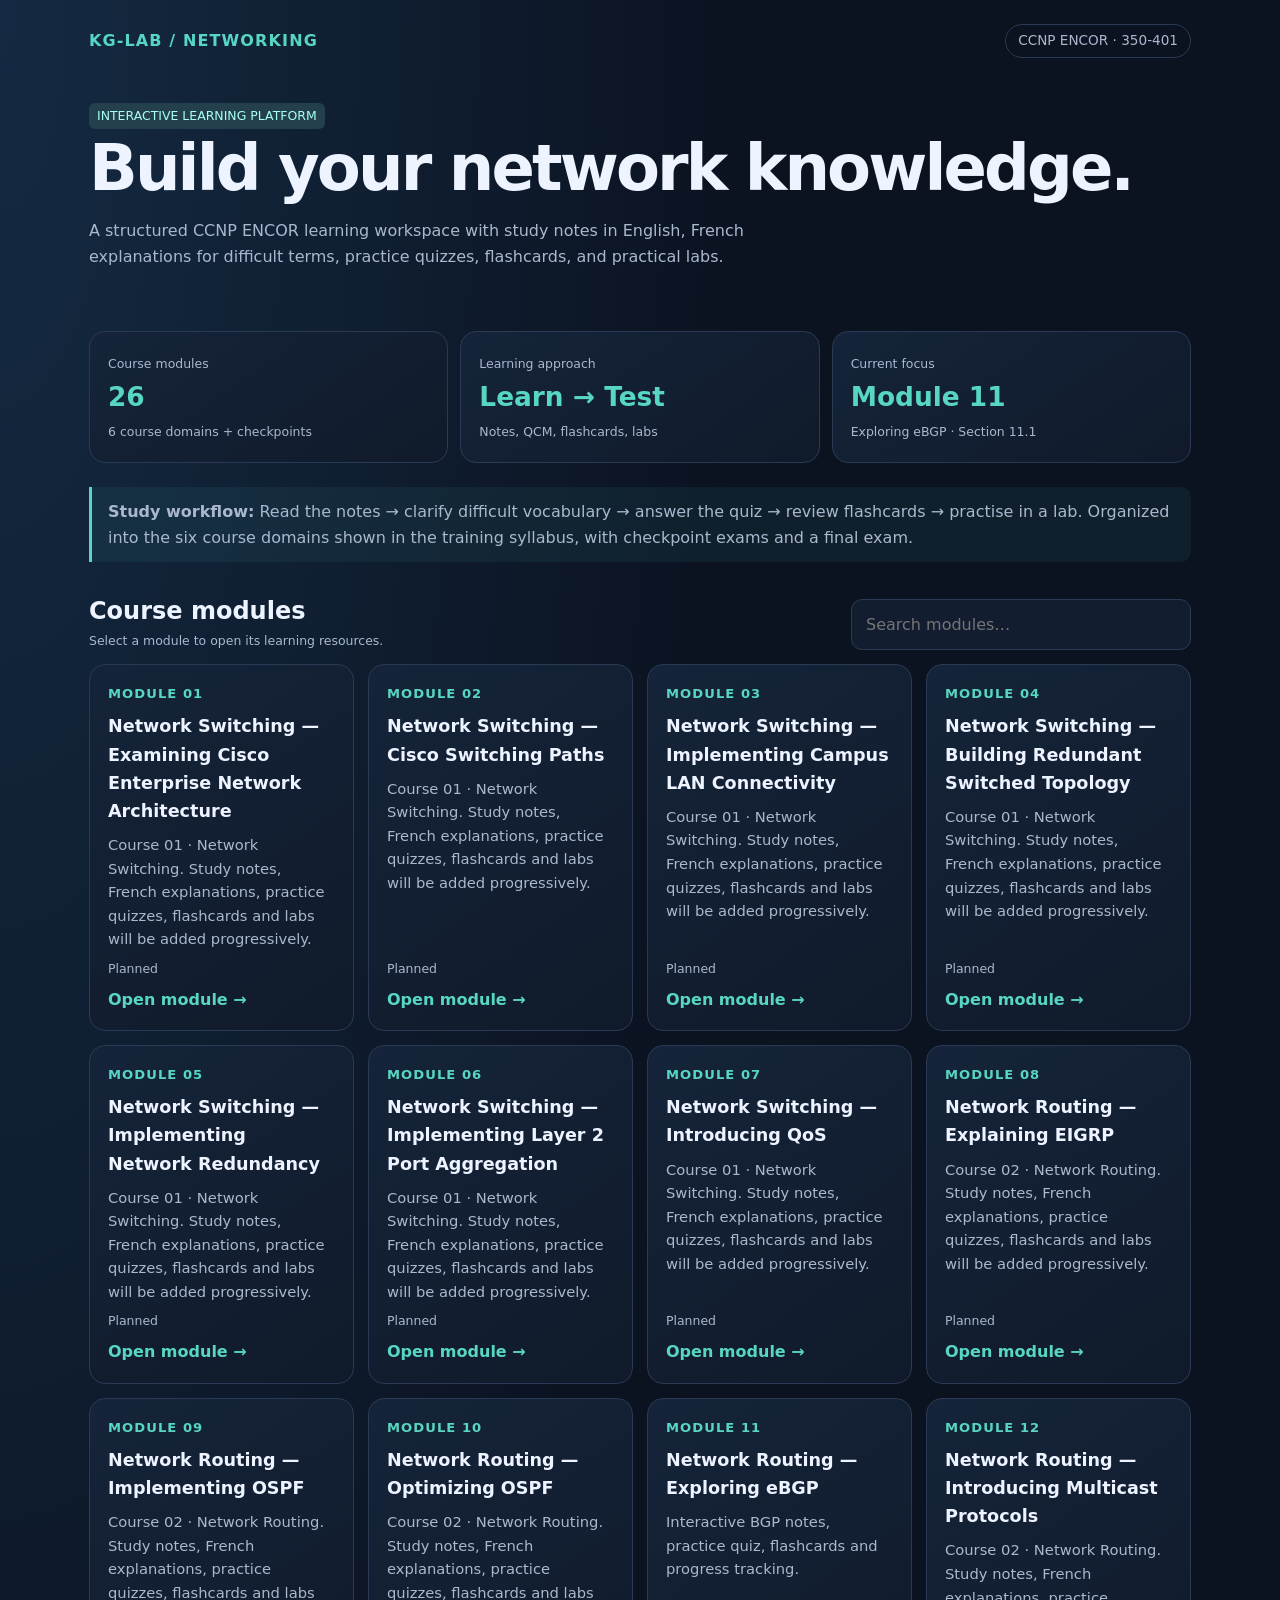
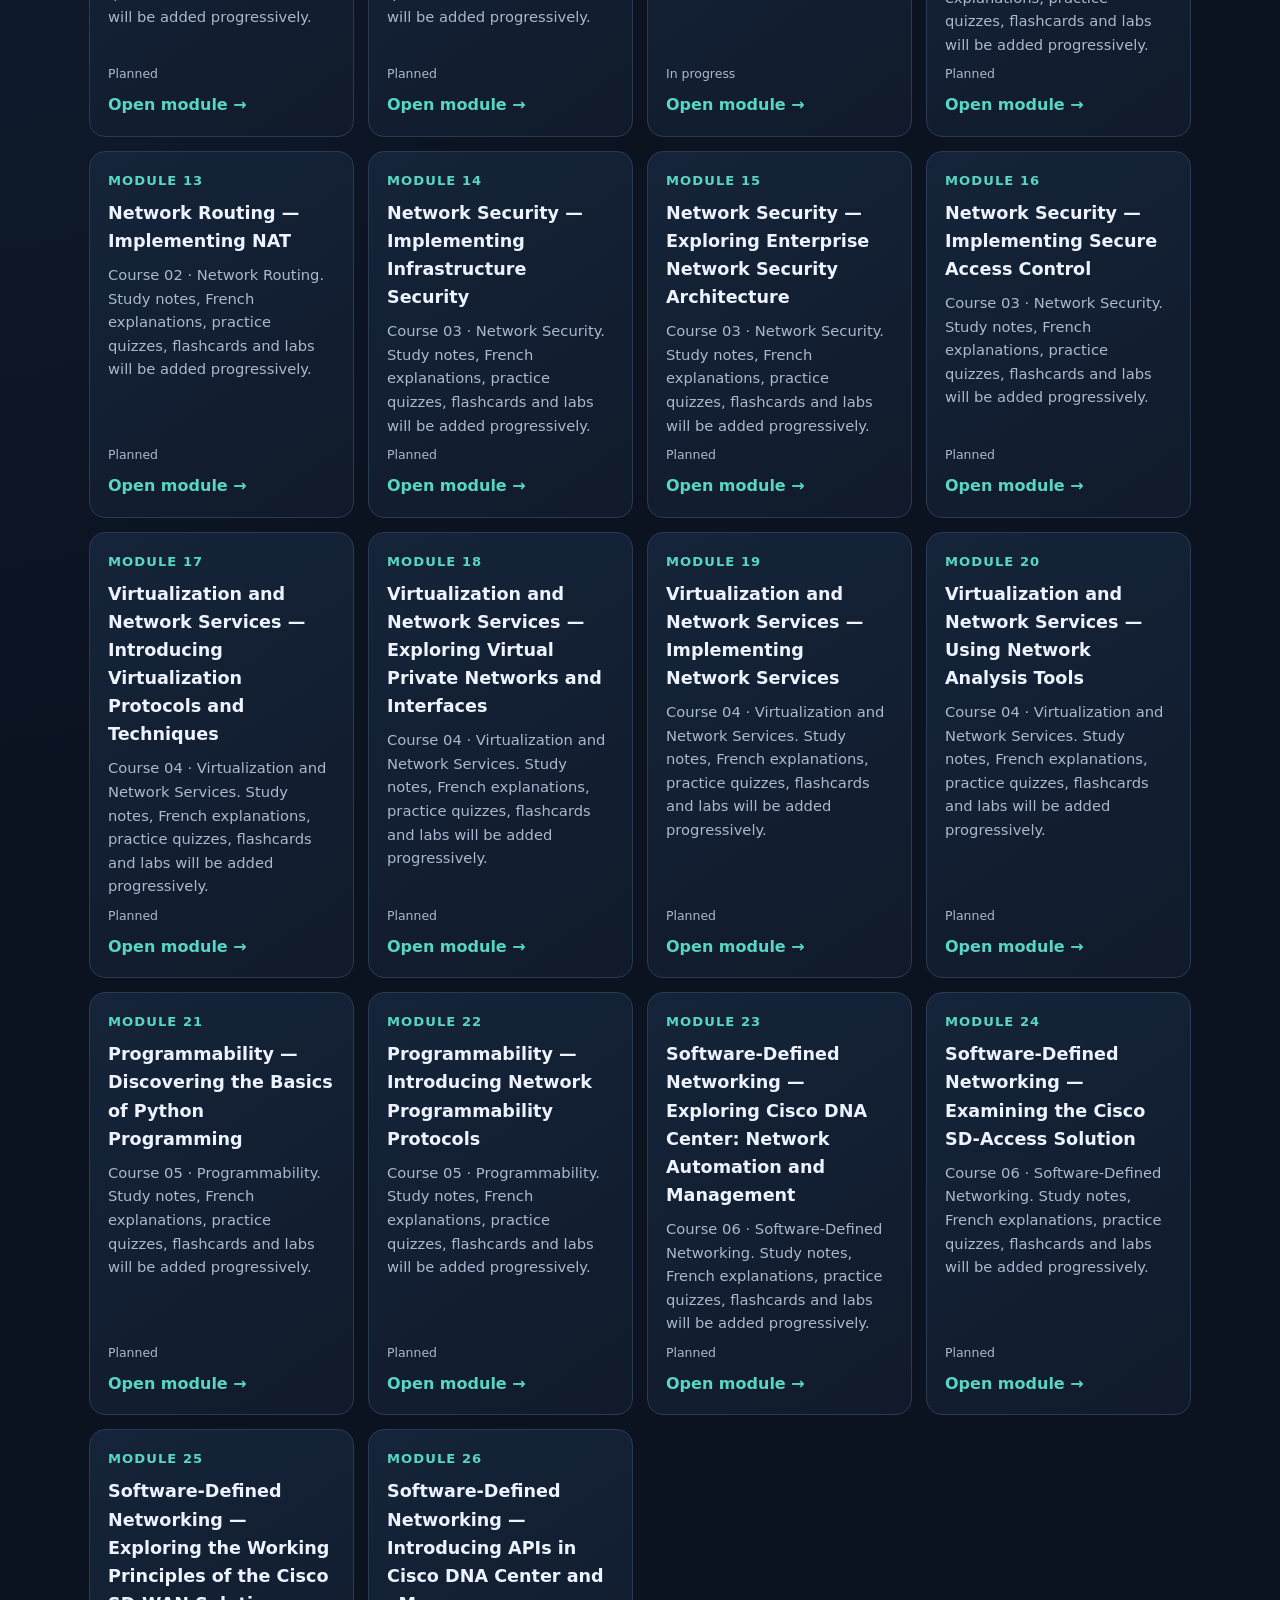
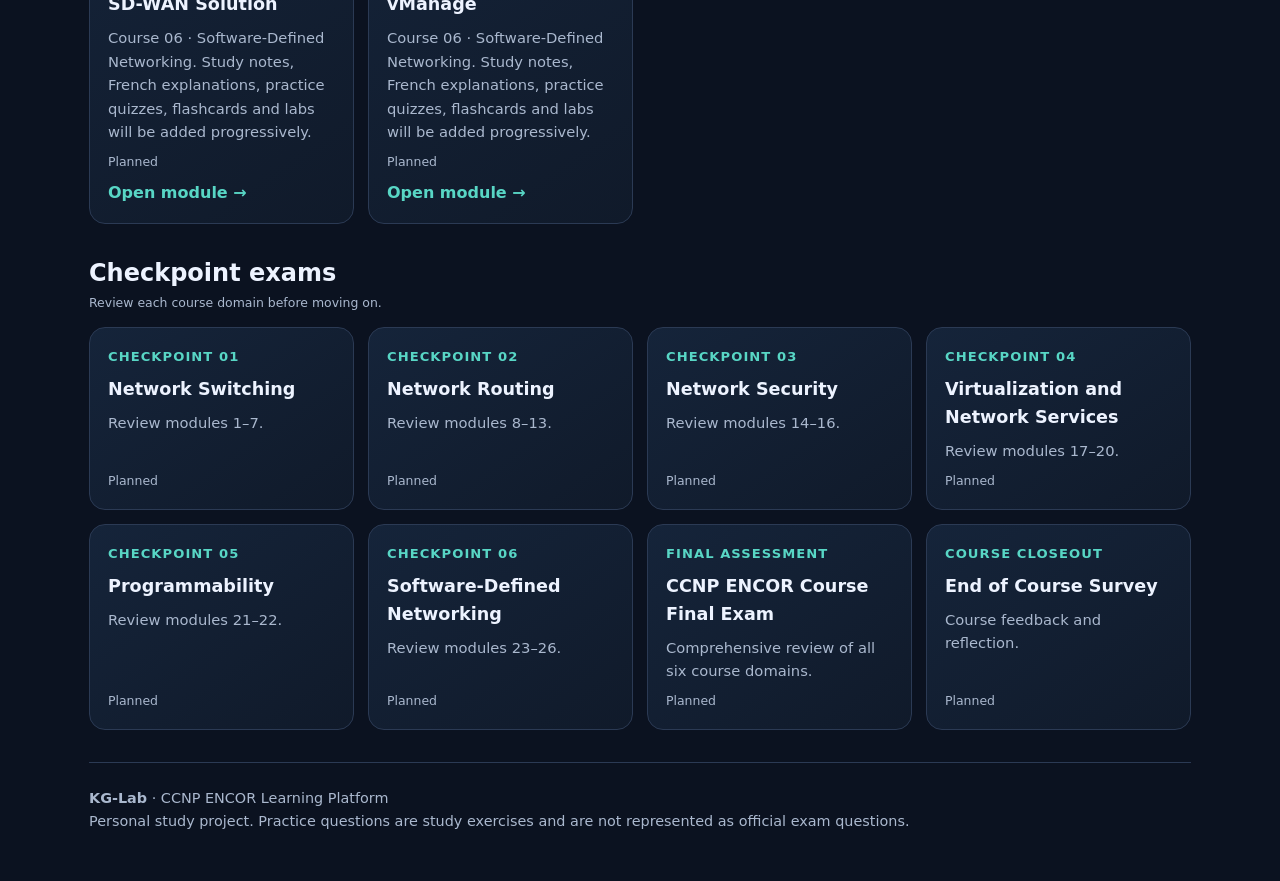
==== index.html @ 841ff9d7 "feat: add CCNP ENCOR learning dashboard and BGP module" ====
<!doctype html>
<html lang="en">
<head>
<meta charset="utf-8">
<meta name="viewport" content="width=device-width, initial-scale=1">
<meta name="description" content="KG-Lab CCNP ENCOR interactive learning platform">
<title>KG-Lab | CCNP ENCOR Learning</title>
<style>
:root{--bg:#0b1220;--panel:#121d30;--panel2:#18263d;--text:#edf3ff;--muted:#aab8ce;--accent:#58d6c5;--blue:#72a7ff;--line:#2b3a54}
*{box-sizing:border-box}body{margin:0;background:radial-gradient(ellipse at top left,#142a42 0,transparent 42%),var(--bg);color:var(--text);font:16px/1.6 system-ui,-apple-system,Segoe UI,Roboto,sans-serif}.wrap{max-width:1150px;margin:auto;padding:24px}a{color:var(--accent)}.top{display:flex;justify-content:space-between;gap:12px;align-items:center;flex-wrap:wrap}.brand{font-weight:850;letter-spacing:.07em;color:var(--accent)}.pill{border:1px solid var(--line);border-radius:999px;padding:5px 12px;color:var(--muted);font-size:.85rem}.hero{padding:44px 0 24px}.hero h1{font-size:clamp(2.3rem,6vw,4rem);line-height:1.05;letter-spacing:-.045em;margin:.4rem 0 1rem}.hero p{max-width:720px;color:var(--muted)}.tag{display:inline-block;font-size:.78rem;border-radius:6px;background:#23404c;color:#a8fff1;padding:3px 8px}.stats{display:grid;grid-template-columns:repeat(auto-fit,minmax(170px,1fr));gap:12px;margin:22px 0}.stat,.module{background:linear-gradient(145deg,#15243a,#101a2a);border:1px solid var(--line);border-radius:16px;padding:18px}.stat strong{font-size:1.65rem;color:var(--accent);display:block}.sectionhead{display:flex;justify-content:space-between;align-items:end;gap:12px;flex-wrap:wrap;margin:30px 0 14px}.sectionhead h2{margin:0}.search{width:min(100%,340px);padding:12px 14px;border-radius:11px;border:1px solid var(--line);background:var(--panel);color:var(--text);font:inherit}.modules{display:grid;grid-template-columns:repeat(auto-fit,minmax(240px,1fr));gap:14px}.module{display:flex;flex-direction:column;gap:8px;min-height:175px}.module .num{font-size:.82rem;color:var(--accent);font-weight:800;letter-spacing:.08em}.module h3{margin:0;font-size:1.1rem}.module p{margin:0;color:var(--muted);font-size:.92rem;flex:1}.module a{font-weight:750;text-decoration:none}.module a:hover{text-decoration:underline}.status{font-size:.78rem;color:var(--muted)}.callout{border-left:3px solid var(--accent);padding:12px 16px;background:#58d6c510;border-radius:0 10px 10px 0;color:var(--muted);margin:24px 0}footer{border-top:1px solid var(--line);padding:24px 0;margin-top:32px;color:var(--muted);font-size:.9rem}.empty{display:none;color:var(--muted);padding:20px}@media(max-width:600px){.wrap{padding:15px}.hero{padding-top:32px}}
</style>
</head>
<body><div class="wrap">
<header class="top"><div class="brand">KG-LAB / NETWORKING</div><div class="pill">CCNP ENCOR · 350-401</div></header>
<section class="hero"><span class="tag">INTERACTIVE LEARNING PLATFORM</span><h1>Build your network knowledge.</h1><p>A structured CCNP ENCOR learning workspace with study notes in English, French explanations for difficult terms, practice quizzes, flashcards, and practical labs.</p></section>
<div class="stats"><div class="stat"><span class="status">Course modules</span><strong>26</strong><span class="status">6 course domains + checkpoints</span></div><div class="stat"><span class="status">Learning approach</span><strong>Learn → Test</strong><span class="status">Notes, QCM, flashcards, labs</span></div><div class="stat"><span class="status">Current focus</span><strong>Module 11</strong><span class="status">Exploring eBGP · Section 11.1</span></div></div>
<div class="callout"><strong>Study workflow:</strong> Read the notes → clarify difficult vocabulary → answer the quiz → review flashcards → practise in a lab. Organized into the six course domains shown in the training syllabus, with checkpoint exams and a final exam.</div>
<div class="sectionhead"><div><h2>Course modules</h2><div class="status">Select a module to open its learning resources.</div></div><input id="search" class="search" type="search" placeholder="Search modules…" aria-label="Search modules"></div>
<div id="modules" class="modules"></div><div id="empty" class="empty">No modules match your search.</div>
<div class="sectionhead"><div><h2>Checkpoint exams</h2><div class="status">Review each course domain before moving on.</div></div></div>
<div class="modules">
<article class="module"><div class="num">CHECKPOINT 01</div><h3>Network Switching</h3><p>Review modules 1–7.</p><div class="status">Planned</div></article>
<article class="module"><div class="num">CHECKPOINT 02</div><h3>Network Routing</h3><p>Review modules 8–13.</p><div class="status">Planned</div></article>
<article class="module"><div class="num">CHECKPOINT 03</div><h3>Network Security</h3><p>Review modules 14–16.</p><div class="status">Planned</div></article>
<article class="module"><div class="num">CHECKPOINT 04</div><h3>Virtualization and Network Services</h3><p>Review modules 17–20.</p><div class="status">Planned</div></article>
<article class="module"><div class="num">CHECKPOINT 05</div><h3>Programmability</h3><p>Review modules 21–22.</p><div class="status">Planned</div></article>
<article class="module"><div class="num">CHECKPOINT 06</div><h3>Software-Defined Networking</h3><p>Review modules 23–26.</p><div class="status">Planned</div></article>
<article class="module"><div class="num">FINAL ASSESSMENT</div><h3>CCNP ENCOR Course Final Exam</h3><p>Comprehensive review of all six course domains.</p><div class="status">Planned</div></article>
<article class="module"><div class="num">COURSE CLOSEOUT</div><h3>End of Course Survey</h3><p>Course feedback and reflection.</p><div class="status">Planned</div></article>
</div>
<footer><strong>KG-Lab</strong> · CCNP ENCOR Learning Platform<br>Personal study project. Practice questions are study exercises and are not represented as official exam questions.</footer>
</div>
<script>
const modules = [
{n:1,title:'Network Switching — Examining Cisco Enterprise Network Architecture',desc:'Course 01 · Network Switching. Study notes, French explanations, practice quizzes, flashcards and labs will be added progressively.',href:"./modules/module-01/",status:'Planned'},
{n:2,title:'Network Switching — Cisco Switching Paths',desc:'Course 01 · Network Switching. Study notes, French explanations, practice quizzes, flashcards and labs will be added progressively.',href:"./modules/module-02/",status:'Planned'},
{n:3,title:'Network Switching — Implementing Campus LAN Connectivity',desc:'Course 01 · Network Switching. Study notes, French explanations, practice quizzes, flashcards and labs will be added progressively.',href:"./modules/module-03/",status:'Planned'},
{n:4,title:'Network Switching — Building Redundant Switched Topology',desc:'Course 01 · Network Switching. Study notes, French explanations, practice quizzes, flashcards and labs will be added progressively.',href:"./modules/module-04/",status:'Planned'},
{n:5,title:'Network Switching — Implementing Network Redundancy',desc:'Course 01 · Network Switching. Study notes, French explanations, practice quizzes, flashcards and labs will be added progressively.',href:"./modules/module-05/",status:'Planned'},
{n:6,title:'Network Switching — Implementing Layer 2 Port Aggregation',desc:'Course 01 · Network Switching. Study notes, French explanations, practice quizzes, flashcards and labs will be added progressively.',href:"./modules/module-06/",status:'Planned'},
{n:7,title:'Network Switching — Introducing QoS',desc:'Course 01 · Network Switching. Study notes, French explanations, practice quizzes, flashcards and labs will be added progressively.',href:"./modules/module-07/",status:'Planned'},
{n:8,title:'Network Routing — Explaining EIGRP',desc:'Course 02 · Network Routing. Study notes, French explanations, practice quizzes, flashcards and labs will be added progressively.',href:"./modules/module-08/",status:'Planned'},
{n:9,title:'Network Routing — Implementing OSPF',desc:'Course 02 · Network Routing. Study notes, French explanations, practice quizzes, flashcards and labs will be added progressively.',href:"./modules/module-09/",status:'Planned'},
{n:10,title:'Network Routing — Optimizing OSPF',desc:'Course 02 · Network Routing. Study notes, French explanations, practice quizzes, flashcards and labs will be added progressively.',href:"./modules/module-10/",status:'Planned'},
{n:11,title:'Network Routing — Exploring eBGP',desc:'Interactive BGP notes, practice quiz, flashcards and progress tracking.',href:"./modules/module-11/index.html",status:'In progress'},
{n:12,title:'Network Routing — Introducing Multicast Protocols',desc:'Course 02 · Network Routing. Study notes, French explanations, practice quizzes, flashcards and labs will be added progressively.',href:"./modules/module-12/",status:'Planned'},
{n:13,title:'Network Routing — Implementing NAT',desc:'Course 02 · Network Routing. Study notes, French explanations, practice quizzes, flashcards and labs will be added progressively.',href:"./modules/module-13/",status:'Planned'},
{n:14,title:'Network Security — Implementing Infrastructure Security',desc:'Course 03 · Network Security. Study notes, French explanations, practice quizzes, flashcards and labs will be added progressively.',href:"./modules/module-14/",status:'Planned'},
{n:15,title:'Network Security — Exploring Enterprise Network Security Architecture',desc:'Course 03 · Network Security. Study notes, French explanations, practice quizzes, flashcards and labs will be added progressively.',href:"./modules/module-15/",status:'Planned'},
{n:16,title:'Network Security — Implementing Secure Access Control',desc:'Course 03 · Network Security. Study notes, French explanations, practice quizzes, flashcards and labs will be added progressively.',href:"./modules/module-16/",status:'Planned'},
{n:17,title:'Virtualization and Network Services — Introducing Virtualization Protocols and Techniques',desc:'Course 04 · Virtualization and Network Services. Study notes, French explanations, practice quizzes, flashcards and labs will be added progressively.',href:"./modules/module-17/",status:'Planned'},
{n:18,title:'Virtualization and Network Services — Exploring Virtual Private Networks and Interfaces',desc:'Course 04 · Virtualization and Network Services. Study notes, French explanations, practice quizzes, flashcards and labs will be added progressively.',href:"./modules/module-18/",status:'Planned'},
{n:19,title:'Virtualization and Network Services — Implementing Network Services',desc:'Course 04 · Virtualization and Network Services. Study notes, French explanations, practice quizzes, flashcards and labs will be added progressively.',href:"./modules/module-19/",status:'Planned'},
{n:20,title:'Virtualization and Network Services — Using Network Analysis Tools',desc:'Course 04 · Virtualization and Network Services. Study notes, French explanations, practice quizzes, flashcards and labs will be added progressively.',href:"./modules/module-20/",status:'Planned'},
{n:21,title:'Programmability — Discovering the Basics of Python Programming',desc:'Course 05 · Programmability. Study notes, French explanations, practice quizzes, flashcards and labs will be added progressively.',href:"./modules/module-21/",status:'Planned'},
{n:22,title:'Programmability — Introducing Network Programmability Protocols',desc:'Course 05 · Programmability. Study notes, French explanations, practice quizzes, flashcards and labs will be added progressively.',href:"./modules/module-22/",status:'Planned'},
{n:23,title:'Software-Defined Networking — Exploring Cisco DNA Center: Network Automation and Management',desc:'Course 06 · Software-Defined Networking. Study notes, French explanations, practice quizzes, flashcards and labs will be added progressively.',href:"./modules/module-23/",status:'Planned'},
{n:24,title:'Software-Defined Networking — Examining the Cisco SD-Access Solution',desc:'Course 06 · Software-Defined Networking. Study notes, French explanations, practice quizzes, flashcards and labs will be added progressively.',href:"./modules/module-24/",status:'Planned'},
{n:25,title:'Software-Defined Networking — Exploring the Working Principles of the Cisco SD-WAN Solution',desc:'Course 06 · Software-Defined Networking. Study notes, French explanations, practice quizzes, flashcards and labs will be added progressively.',href:"./modules/module-25/",status:'Planned'},
{n:26,title:'Software-Defined Networking — Introducing APIs in Cisco DNA Center and vManage',desc:'Course 06 · Software-Defined Networking. Study notes, French explanations, practice quizzes, flashcards and labs will be added progressively.',href:"./modules/module-26/",status:'Planned'},
];
const root=document.getElementById('modules'), search=document.getElementById('search'), empty=document.getElementById('empty');
function render(){const term=search.value.toLowerCase().trim();const filtered=modules.filter(m=>(m.title+' '+m.desc+' '+m.n).toLowerCase().includes(term));root.innerHTML='';filtered.forEach(m=>{const el=document.createElement('article');el.className='module';const num=document.createElement('div');num.className='num';num.textContent='MODULE '+String(m.n).padStart(2,'0');const h=document.createElement('h3');h.textContent=m.title;const p=document.createElement('p');p.textContent=m.desc;const status=document.createElement('div');status.className='status';status.textContent=m.status;const a=document.createElement('a');a.href=m.href;a.textContent='Open module →';el.append(num,h,p,status,a);root.appendChild(el)});empty.style.display=filtered.length?'none':'block'}
search.addEventListener('input',render);render();
</script></body></html>
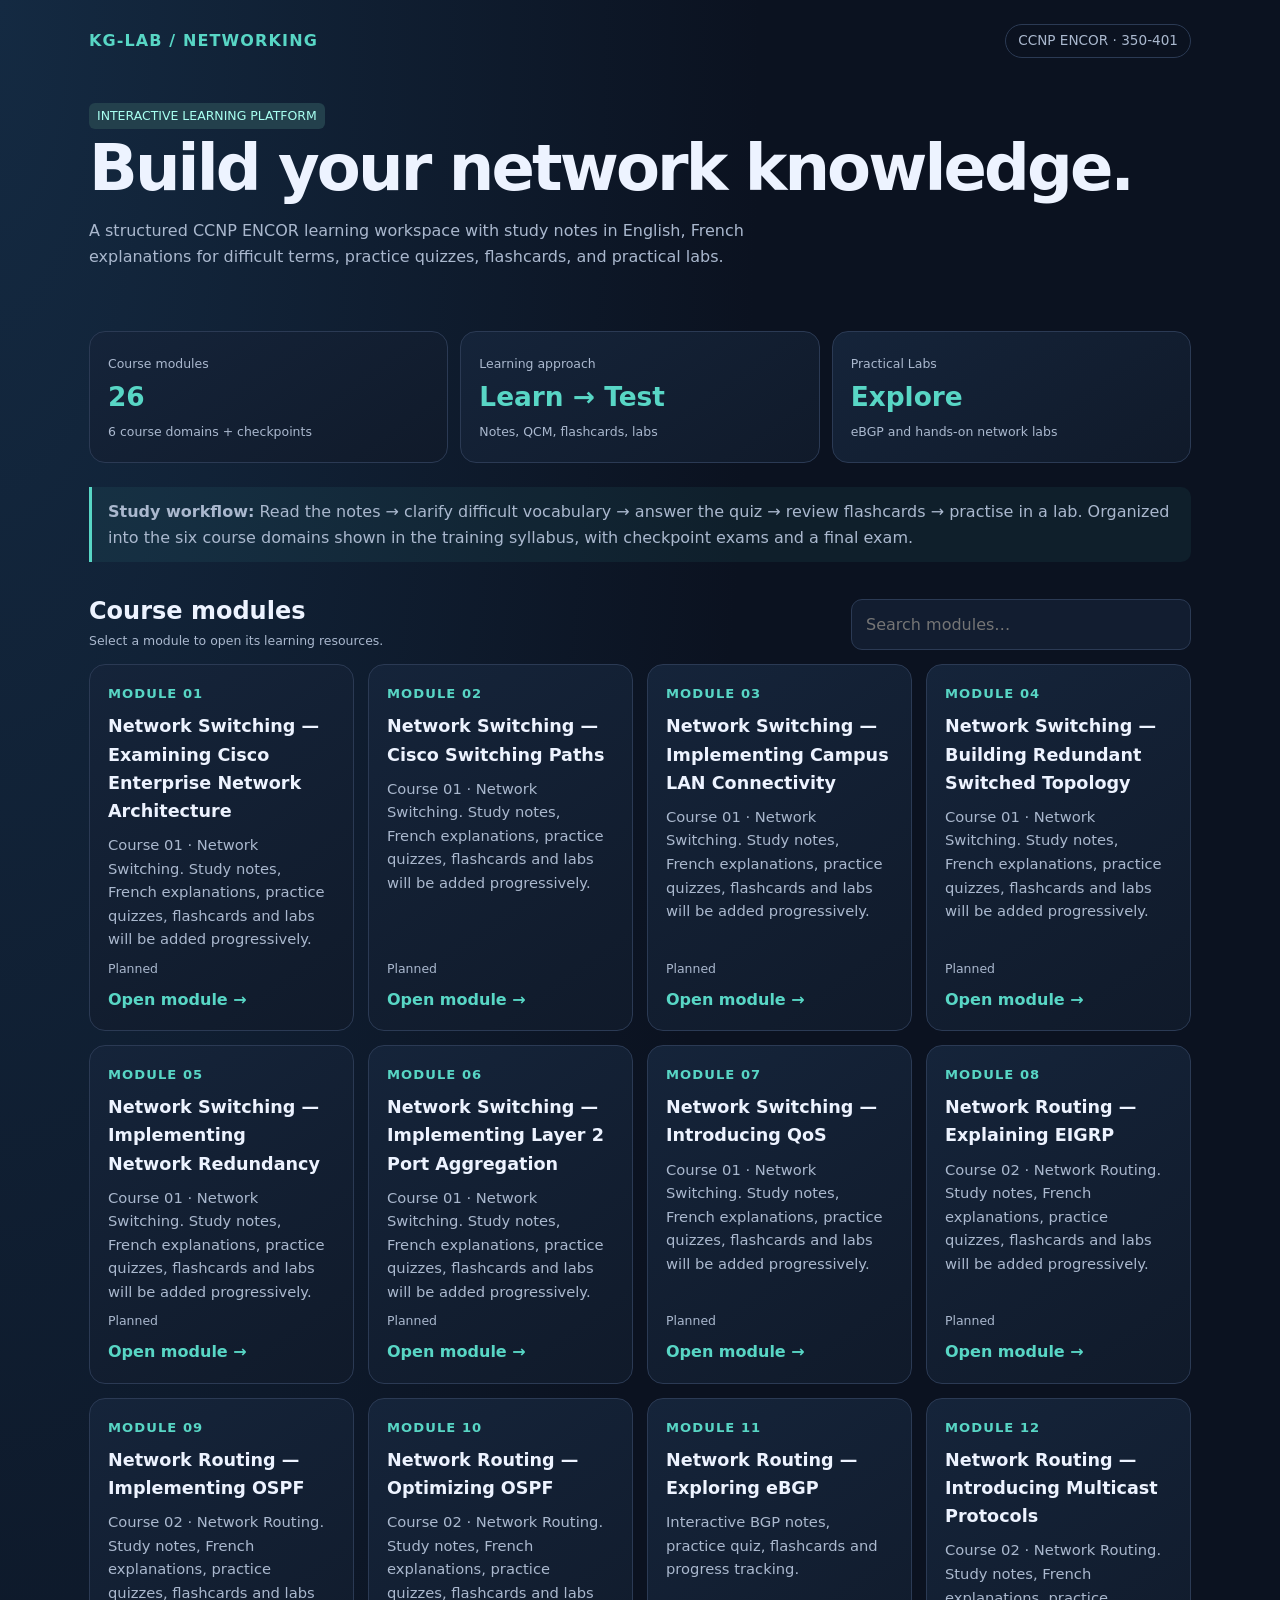
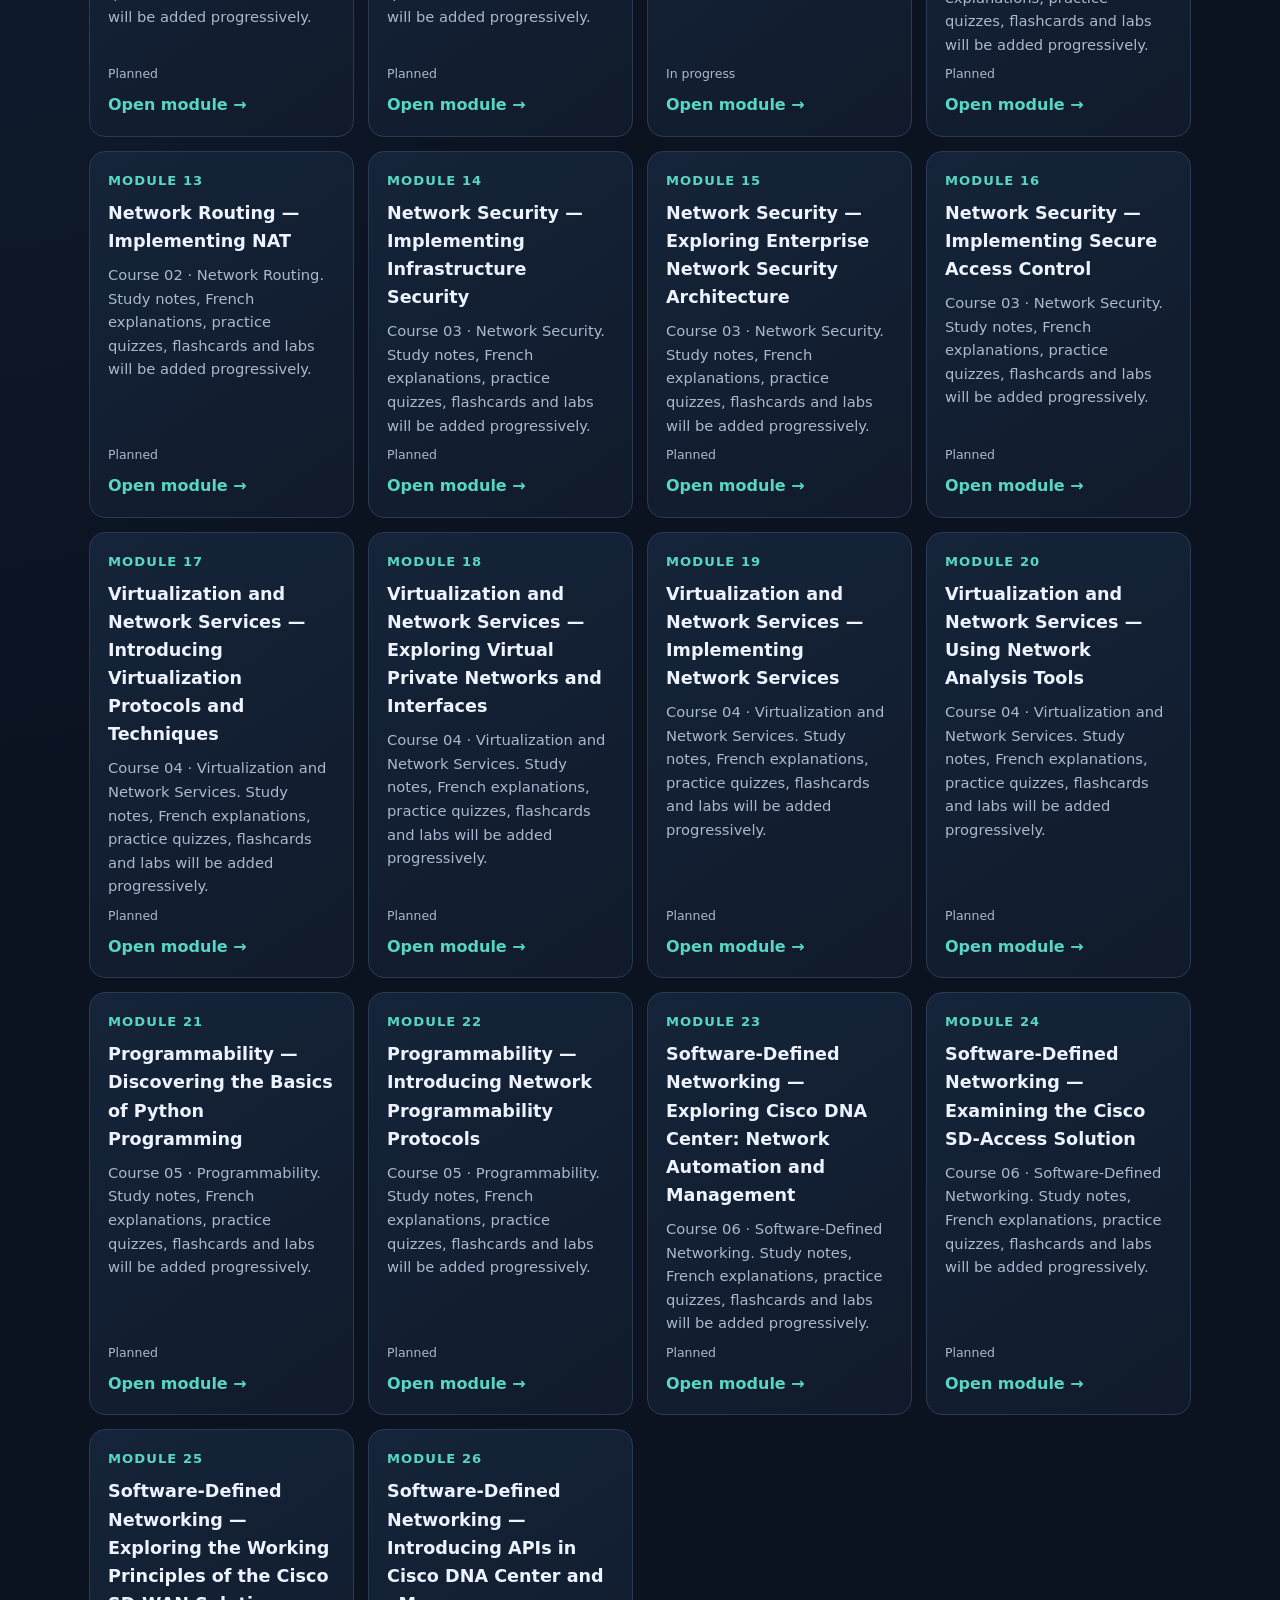
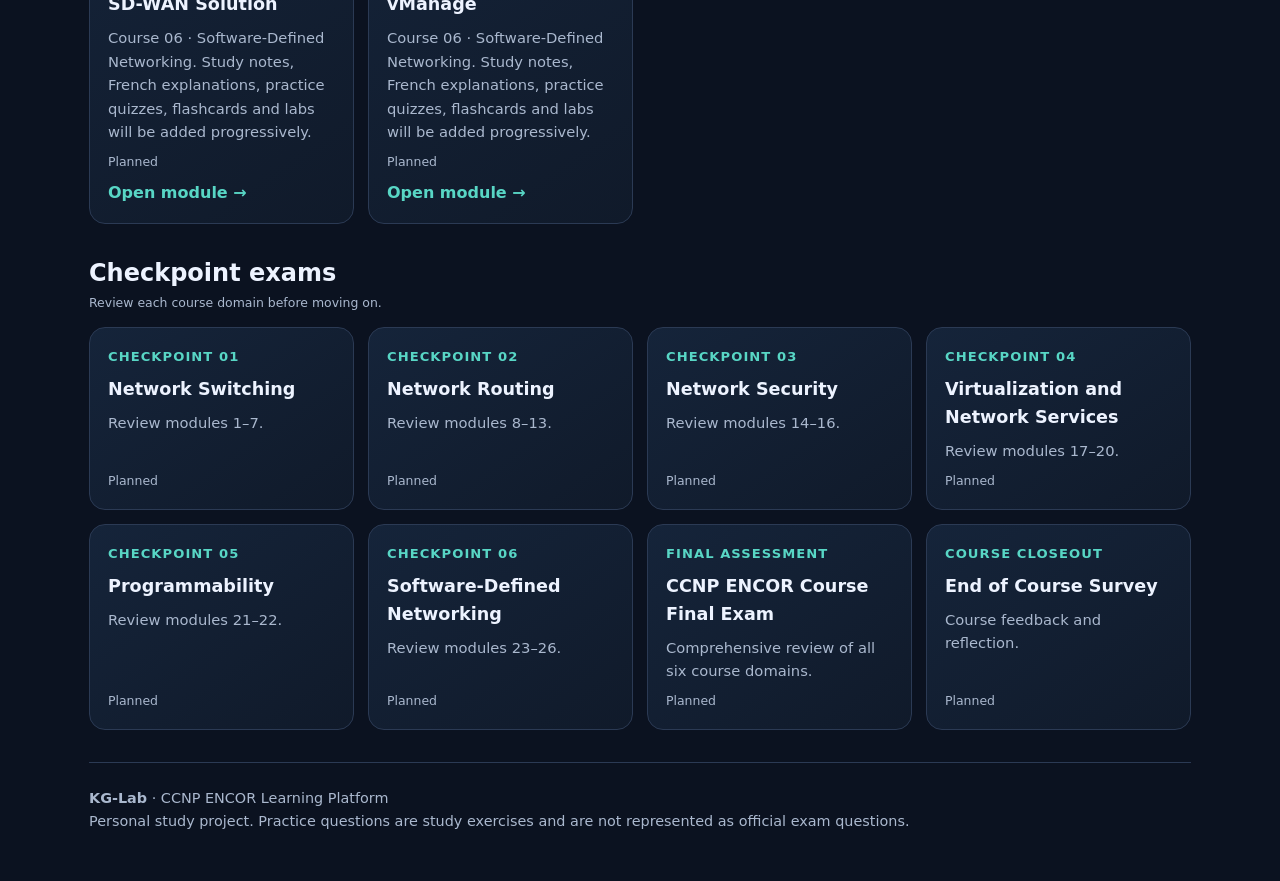
==== commit 16006ca6: "Add practical labs and eBGP lab guide" ====
--- a/index.html
+++ b/index.html
@@ -7,13 +7,13 @@
 <title>KG-Lab | CCNP ENCOR Learning</title>
 <style>
 :root{--bg:#0b1220;--panel:#121d30;--panel2:#18263d;--text:#edf3ff;--muted:#aab8ce;--accent:#58d6c5;--blue:#72a7ff;--line:#2b3a54}
-*{box-sizing:border-box}body{margin:0;background:radial-gradient(ellipse at top left,#142a42 0,transparent 42%),var(--bg);color:var(--text);font:16px/1.6 system-ui,-apple-system,Segoe UI,Roboto,sans-serif}.wrap{max-width:1150px;margin:auto;padding:24px}a{color:var(--accent)}.top{display:flex;justify-content:space-between;gap:12px;align-items:center;flex-wrap:wrap}.brand{font-weight:850;letter-spacing:.07em;color:var(--accent)}.pill{border:1px solid var(--line);border-radius:999px;padding:5px 12px;color:var(--muted);font-size:.85rem}.hero{padding:44px 0 24px}.hero h1{font-size:clamp(2.3rem,6vw,4rem);line-height:1.05;letter-spacing:-.045em;margin:.4rem 0 1rem}.hero p{max-width:720px;color:var(--muted)}.tag{display:inline-block;font-size:.78rem;border-radius:6px;background:#23404c;color:#a8fff1;padding:3px 8px}.stats{display:grid;grid-template-columns:repeat(auto-fit,minmax(170px,1fr));gap:12px;margin:22px 0}.stat,.module{background:linear-gradient(145deg,#15243a,#101a2a);border:1px solid var(--line);border-radius:16px;padding:18px}.stat strong{font-size:1.65rem;color:var(--accent);display:block}.sectionhead{display:flex;justify-content:space-between;align-items:end;gap:12px;flex-wrap:wrap;margin:30px 0 14px}.sectionhead h2{margin:0}.search{width:min(100%,340px);padding:12px 14px;border-radius:11px;border:1px solid var(--line);background:var(--panel);color:var(--text);font:inherit}.modules{display:grid;grid-template-columns:repeat(auto-fit,minmax(240px,1fr));gap:14px}.module{display:flex;flex-direction:column;gap:8px;min-height:175px}.module .num{font-size:.82rem;color:var(--accent);font-weight:800;letter-spacing:.08em}.module h3{margin:0;font-size:1.1rem}.module p{margin:0;color:var(--muted);font-size:.92rem;flex:1}.module a{font-weight:750;text-decoration:none}.module a:hover{text-decoration:underline}.status{font-size:.78rem;color:var(--muted)}.callout{border-left:3px solid var(--accent);padding:12px 16px;background:#58d6c510;border-radius:0 10px 10px 0;color:var(--muted);margin:24px 0}footer{border-top:1px solid var(--line);padding:24px 0;margin-top:32px;color:var(--muted);font-size:.9rem}.empty{display:none;color:var(--muted);padding:20px}@media(max-width:600px){.wrap{padding:15px}.hero{padding-top:32px}}
+*{box-sizing:border-box}body{margin:0;background:radial-gradient(ellipse at top left,#142a42 0,transparent 42%),var(--bg);color:var(--text);font:16px/1.6 system-ui,-apple-system,Segoe UI,Roboto,sans-serif}.wrap{max-width:1150px;margin:auto;padding:24px}a{color:var(--accent)}.top{display:flex;justify-content:space-between;gap:12px;align-items:center;flex-wrap:wrap}.brand{font-weight:850;letter-spacing:.07em;color:var(--accent)}.pill{border:1px solid var(--line);border-radius:999px;padding:5px 12px;color:var(--muted);font-size:.85rem}.hero{padding:44px 0 24px}.hero h1{font-size:clamp(2.3rem,6vw,4rem);line-height:1.05;letter-spacing:-.045em;margin:.4rem 0 1rem}.hero p{max-width:720px;color:var(--muted)}.tag{display:inline-block;font-size:.78rem;border-radius:6px;background:#23404c;color:#a8fff1;padding:3px 8px}.stats{display:grid;grid-template-columns:repeat(auto-fit,minmax(170px,1fr));gap:12px;margin:22px 0}.stat,.module{background:linear-gradient(145deg,#15243a,#101a2a);border:1px solid var(--line);border-radius:16px;padding:18px}.stat-link{display:block;color:inherit;text-decoration:none;transition:border-color .2s,transform .2s}.stat-link:hover{border-color:var(--accent);transform:translateY(-2px)}.stat-link:focus-visible{outline:2px solid var(--accent);outline-offset:3px}.stat strong{font-size:1.65rem;color:var(--accent);display:block}.sectionhead{display:flex;justify-content:space-between;align-items:end;gap:12px;flex-wrap:wrap;margin:30px 0 14px}.sectionhead h2{margin:0}.search{width:min(100%,340px);padding:12px 14px;border-radius:11px;border:1px solid var(--line);background:var(--panel);color:var(--text);font:inherit}.modules{display:grid;grid-template-columns:repeat(auto-fit,minmax(240px,1fr));gap:14px}.module{display:flex;flex-direction:column;gap:8px;min-height:175px}.module .num{font-size:.82rem;color:var(--accent);font-weight:800;letter-spacing:.08em}.module h3{margin:0;font-size:1.1rem}.module p{margin:0;color:var(--muted);font-size:.92rem;flex:1}.module a{font-weight:750;text-decoration:none}.module a:hover{text-decoration:underline}.status{font-size:.78rem;color:var(--muted)}.callout{border-left:3px solid var(--accent);padding:12px 16px;background:#58d6c510;border-radius:0 10px 10px 0;color:var(--muted);margin:24px 0}footer{border-top:1px solid var(--line);padding:24px 0;margin-top:32px;color:var(--muted);font-size:.9rem}.empty{display:none;color:var(--muted);padding:20px}@media(max-width:600px){.wrap{padding:15px}.hero{padding-top:32px}}
 </style>
 </head>
 <body><div class="wrap">
 <header class="top"><div class="brand">KG-LAB / NETWORKING</div><div class="pill">CCNP ENCOR · 350-401</div></header>
 <section class="hero"><span class="tag">INTERACTIVE LEARNING PLATFORM</span><h1>Build your network knowledge.</h1><p>A structured CCNP ENCOR learning workspace with study notes in English, French explanations for difficult terms, practice quizzes, flashcards, and practical labs.</p></section>
-<div class="stats"><div class="stat"><span class="status">Course modules</span><strong>26</strong><span class="status">6 course domains + checkpoints</span></div><div class="stat"><span class="status">Learning approach</span><strong>Learn → Test</strong><span class="status">Notes, QCM, flashcards, labs</span></div><div class="stat"><span class="status">Current focus</span><strong>Module 11</strong><span class="status">Exploring eBGP · Section 11.1</span></div></div>
+<div class="stats"><div class="stat"><span class="status">Course modules</span><strong>26</strong><span class="status">6 course domains + checkpoints</span></div><div class="stat"><span class="status">Learning approach</span><strong>Learn → Test</strong><span class="status">Notes, QCM, flashcards, labs</span></div><a class="stat stat-link" href="./labs/" aria-label="Open Practical Labs"><span class="status">Practical Labs</span><strong>Explore</strong><span class="status">eBGP and hands-on network labs</span></a></div>
 <div class="callout"><strong>Study workflow:</strong> Read the notes → clarify difficult vocabulary → answer the quiz → review flashcards → practise in a lab. Organized into the six course domains shown in the training syllabus, with checkpoint exams and a final exam.</div>
 <div class="sectionhead"><div><h2>Course modules</h2><div class="status">Select a module to open its learning resources.</div></div><input id="search" class="search" type="search" placeholder="Search modules…" aria-label="Search modules"></div>
 <div id="modules" class="modules"></div><div id="empty" class="empty">No modules match your search.</div>
@@ -42,7 +42,7 @@
 {n:8,title:'Network Routing — Explaining EIGRP',desc:'Course 02 · Network Routing. Study notes, French explanations, practice quizzes, flashcards and labs will be added progressively.',href:"./modules/module-08/",status:'Planned'},
 {n:9,title:'Network Routing — Implementing OSPF',desc:'Course 02 · Network Routing. Study notes, French explanations, practice quizzes, flashcards and labs will be added progressively.',href:"./modules/module-09/",status:'Planned'},
 {n:10,title:'Network Routing — Optimizing OSPF',desc:'Course 02 · Network Routing. Study notes, French explanations, practice quizzes, flashcards and labs will be added progressively.',href:"./modules/module-10/",status:'Planned'},
-{n:11,title:'Network Routing — Exploring eBGP',desc:'Interactive BGP notes, practice quiz, flashcards and progress tracking.',href:"./modules/module-11/index.html",status:'In progress'},
+{n:11,title:'Network Routing — Exploring eBGP',desc:'Interactive BGP notes, practice quiz, flashcards and progress tracking.',href:"./modules/module-11/home.html",status:'In progress'},
 {n:12,title:'Network Routing — Introducing Multicast Protocols',desc:'Course 02 · Network Routing. Study notes, French explanations, practice quizzes, flashcards and labs will be added progressively.',href:"./modules/module-12/",status:'Planned'},
 {n:13,title:'Network Routing — Implementing NAT',desc:'Course 02 · Network Routing. Study notes, French explanations, practice quizzes, flashcards and labs will be added progressively.',href:"./modules/module-13/",status:'Planned'},
 {n:14,title:'Network Security — Implementing Infrastructure Security',desc:'Course 03 · Network Security. Study notes, French explanations, practice quizzes, flashcards and labs will be added progressively.',href:"./modules/module-14/",status:'Planned'},
